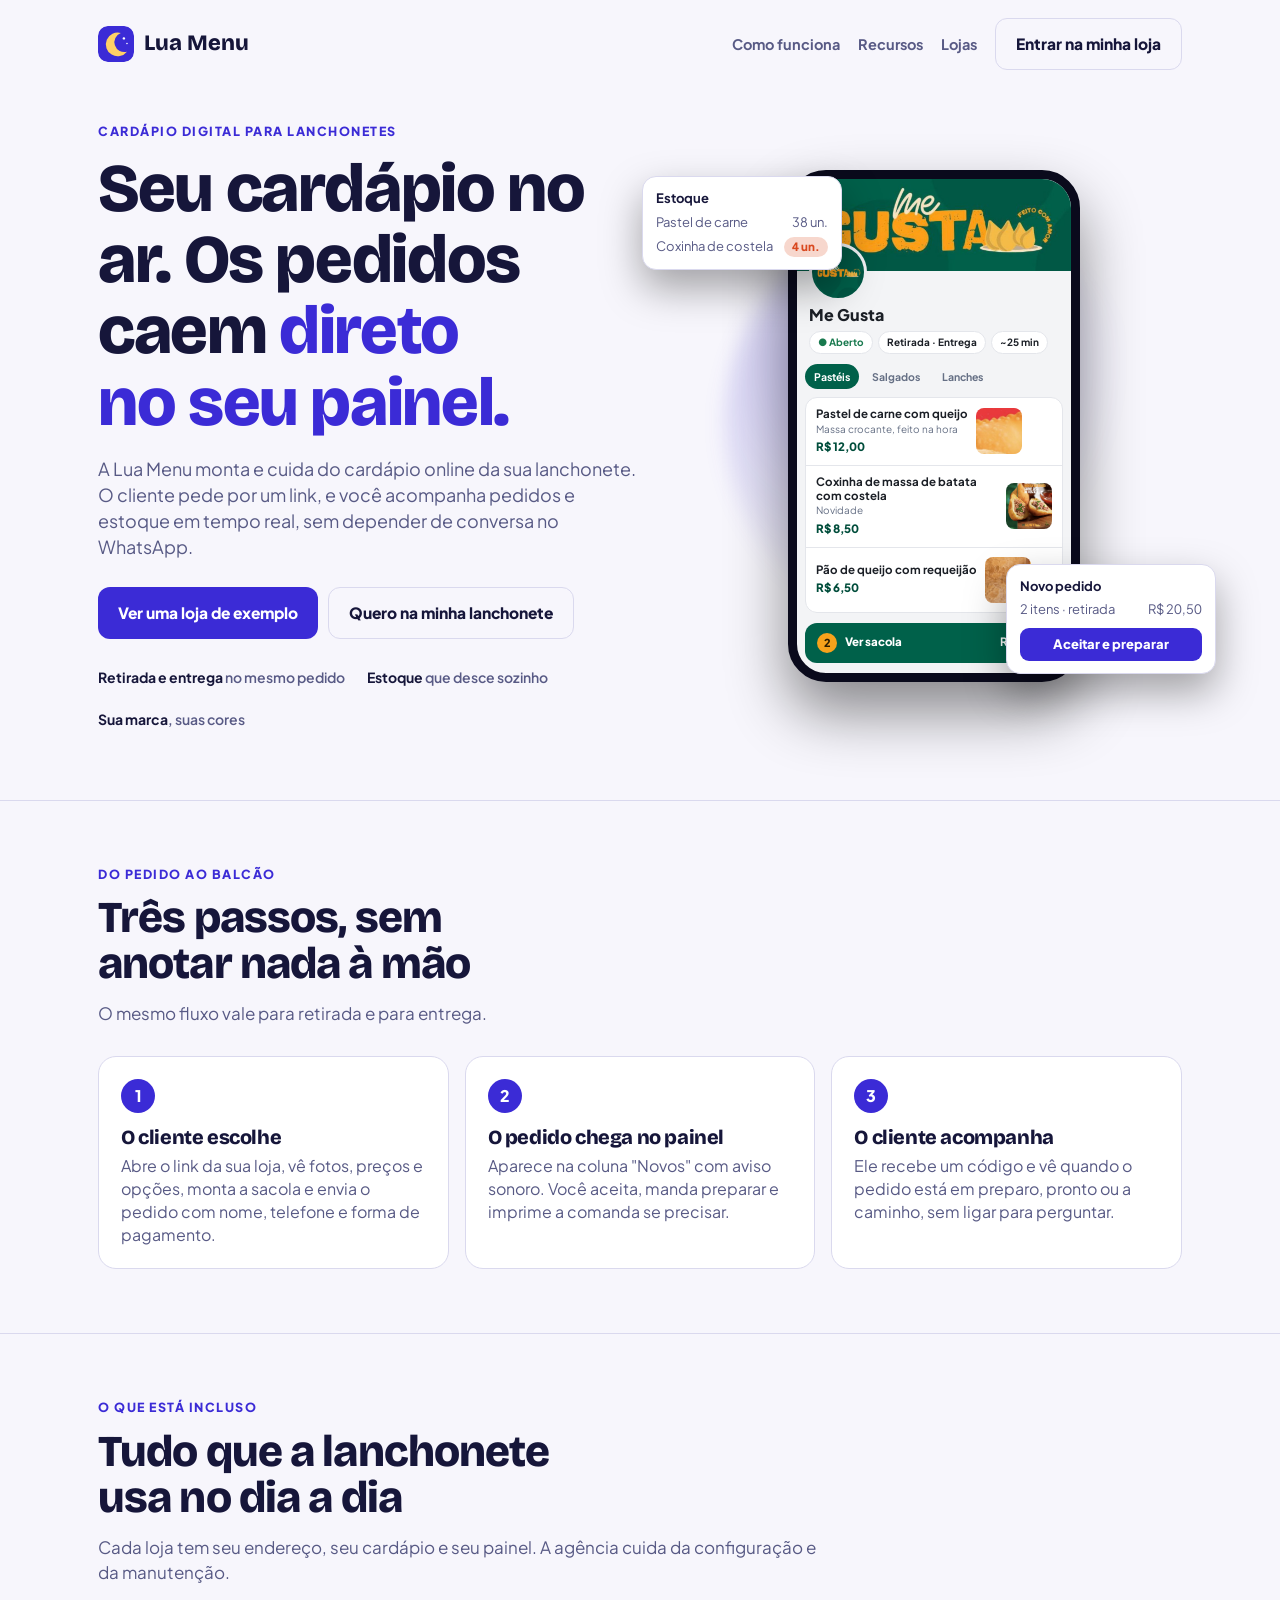
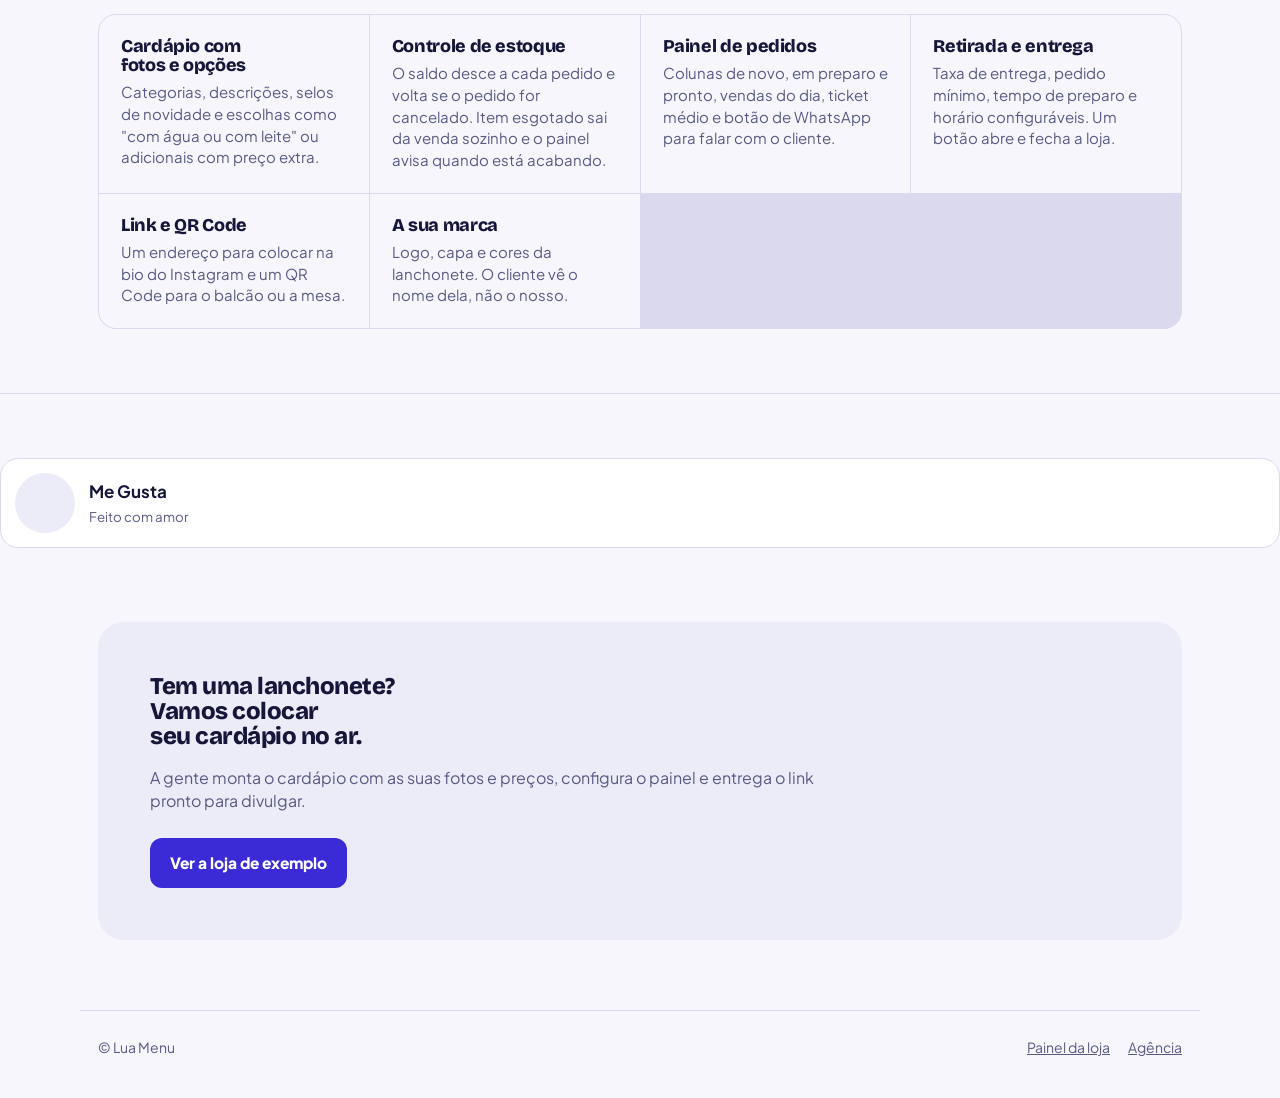
==== site/index.html @ ee8ab8ec "Separa a página institucional (site/) e abre direto o cardápio, com faixa Lua Menu no topo Co-Author" ====
<!doctype html>
<html lang="pt-BR">
<head>
  <meta charset="utf-8">
  <meta name="viewport" content="width=device-width, initial-scale=1, viewport-fit=cover">
  <title>Lua Menu</title>
  <meta name="description" content="Cardápio digital e pedidos online para lanchonetes, com painel de pedidos e controle de estoque.">
  <link rel="icon" href="../assets/luamenu-mark.svg">
  <link rel="preconnect" href="https://fonts.googleapis.com">
  <link rel="preconnect" href="https://fonts.gstatic.com" crossorigin>
  <link href="https://fonts.googleapis.com/css2?family=Bricolage+Grotesque:opsz,wght@12..96,700;12..96,800&family=Plus+Jakarta+Sans:wght@400;500;600;700;800&display=swap" rel="stylesheet">
  <link rel="stylesheet" href="../css/base.css">
  <link rel="stylesheet" href="../css/landing.css">
</head>
<body>
  <div class="wrap">
    <nav class="nav" aria-label="Principal">
      <a class="nav__brand" href="index.html"><img src="../assets/luamenu-mark.svg" alt="">Lua Menu</a>
      <a class="l" href="#como">Como funciona</a>
      <a class="l" href="#recursos">Recursos</a>
      <a class="l" href="#lojas">Lojas</a>
      <a class="btn-l btn-l--ghost" href="../painel.html">Entrar na minha loja</a>
    </nav>

    <header class="hero">
      <div>
        <p class="eyebrow">Cardápio digital para lanchonetes</p>
        <h1>Seu cardápio no ar. Os pedidos caem <em>direto no seu painel.</em></h1>
        <p class="lead">A Lua Menu monta e cuida do cardápio online da sua lanchonete. O cliente pede por um link, e você acompanha pedidos e estoque em tempo real, sem depender de conversa no WhatsApp.</p>
        <div class="cta">
          <a class="btn-l" id="ctaDemo" href="../loja.html?l=me-gusta">Ver uma loja de exemplo</a>
          <a class="btn-l btn-l--ghost" id="ctaWa" href="#contato">Quero na minha lanchonete</a>
        </div>
        <div class="proof"><span><b>Retirada e entrega</b> no mesmo pedido</span><span><b>Estoque</b> que desce sozinho</span><span><b>Sua marca</b>, suas cores</span></div>
      </div>

      <div class="stage" aria-hidden="true">
        <div class="phone">
          <div class="cov"></div><div class="av"></div>
          <h3>Me Gusta</h3>
          <div class="bd"><span class="o">● Aberto</span><span>Retirada · Entrega</span><span>~25 min</span></div>
          <div class="tabs2"><span class="on">Pastéis</span><span>Salgados</span><span>Lanches</span></div>
          <div class="lst">
            <div class="r"><div><b>Pastel de carne com queijo</b><small>Massa crocante, feito na hora</small><div class="p">R$ 12,00</div></div><div class="im" style="background-image:url(../assets/lojas/me-gusta/pastel.jpg)"></div></div>
            <div class="r"><div><b>Coxinha de massa de batata com costela</b><small>Novidade</small><div class="p">R$ 8,50</div></div><div class="im" style="background-image:url(../assets/lojas/me-gusta/coxinha.jpg)"></div></div>
            <div class="r"><div><b>Pão de queijo com requeijão</b><div class="p">R$ 6,50</div></div><div class="im" style="background-image:url(../assets/lojas/me-gusta/paodequeijo.jpg)"></div></div>
          </div>
          <div class="bar3"><i>2</i>Ver sacola<strong>R$ 20,50</strong></div>
        </div>
        <div class="float float--2"><b>Estoque</b><div class="row2"><span>Pastel de carne</span><span>38 un.</span></div><div class="row2"><span>Coxinha de costela</span><span class="lowp">4 un.</span></div></div>
        <div class="float"><b>Novo pedido</b><div class="row2"><span>2 itens · retirada</span><span>R$ 20,50</span></div><div class="acc">Aceitar e preparar</div></div>
      </div>
    </header>
  </div>

  <section class="sec" id="como"><div class="wrap">
    <p class="eyebrow">Do pedido ao balcão</p>
    <h2>Três passos, sem anotar nada à mão</h2>
    <p class="sub">O mesmo fluxo vale para retirada e para entrega.</p>
    <ol class="flow">
      <li><h3>O cliente escolhe</h3><p>Abre o link da sua loja, vê fotos, preços e opções, monta a sacola e envia o pedido com nome, telefone e forma de pagamento.</p></li>
      <li><h3>O pedido chega no painel</h3><p>Aparece na coluna "Novos" com aviso sonoro. Você aceita, manda preparar e imprime a comanda se precisar.</p></li>
      <li><h3>O cliente acompanha</h3><p>Ele recebe um código e vê quando o pedido está em preparo, pronto ou a caminho, sem ligar para perguntar.</p></li>
    </ol>
  </div></section>

  <section class="sec" id="recursos"><div class="wrap">
    <p class="eyebrow">O que está incluso</p>
    <h2>Tudo que a lanchonete usa no dia a dia</h2>
    <p class="sub">Cada loja tem seu endereço, seu cardápio e seu painel. A agência cuida da configuração e da manutenção.</p>
    <div class="feat">
      <div><h3>Cardápio com fotos e opções</h3><p>Categorias, descrições, selos de novidade e escolhas como "com água ou com leite" ou adicionais com preço extra.</p></div>
      <div><h3>Controle de estoque</h3><p>O saldo desce a cada pedido e volta se o pedido for cancelado. Item esgotado sai da venda sozinho e o painel avisa quando está acabando.</p></div>
      <div><h3>Painel de pedidos</h3><p>Colunas de novo, em preparo e pronto, vendas do dia, ticket médio e botão de WhatsApp para falar com o cliente.</p></div>
      <div><h3>Retirada e entrega</h3><p>Taxa de entrega, pedido mínimo, tempo de preparo e horário configuráveis. Um botão abre e fecha a loja.</p></div>
      <div><h3>Link e QR Code</h3><p>Um endereço para colocar na bio do Instagram e um QR Code para o balcão ou a mesa.</p></div>
      <div><h3>A sua marca</h3><p>Logo, capa e cores da lanchonete. O cliente vê o nome dela, não o nosso.</p></div>
    </div>
  </div></section>

  <section class="sec" id="lojas"><div class="wrap">
    <p class="eyebrow">Lojas no Lua Menu</p>
    <h2>Lanchonetes que já pedem por aqui</h2>
    <div id="lojas" class="lojas"></div>
  </div></section>

  <section id="contato"><div class="wrap"><div class="end">
    <h2>Tem uma lanchonete? Vamos colocar seu cardápio no ar.</h2>
    <p>A gente monta o cardápio com as suas fotos e preços, configura o painel e entrega o link pronto para divulgar.</p>
    <div class="cta"><a class="btn-l" id="waBtn" href="../loja.html?l=me-gusta">Ver a loja de exemplo</a></div>
  </div></div></section>

  <footer class="wrap foot"><span>© Lua Menu</span><a href="../painel.html">Painel da loja</a><a href="../agencia.html">Agência</a></footer>

  <script src="../js/config.js"></script>
  <script src="../js/seed.js"></script>
  <script src="../js/util.js"></script>
  <script src="../js/store.js"></script>
  <script>
    (async function () {
      var cfg = window.LM_CONFIG;
      if (cfg.demoSlug) document.getElementById("ctaDemo").href = "../loja.html?l=" + cfg.demoSlug;
      var wa = String(cfg.agency.whatsapp || "").replace(/\D/g, "");
      if (wa) {
        var link = "https://wa.me/" + wa + "?text=" + encodeURIComponent("Olá! Tenho uma lanchonete e quero saber mais sobre o Lua Menu.");
        document.getElementById("ctaWa").href = link;
        var b = document.getElementById("waBtn"); b.href = link; b.textContent = "Chamar a Lua no WhatsApp";
      }
      try {
        await Store.init();
        var list = await Store.listPublicTenants(), box = document.getElementById("lojas");
        var esc = window.LM.fmt.esc;
        box.innerHTML = list.map(function (t) {
          return '<a class="loja" href="../loja.html?l=' + esc(t.slug) + '"><div class="a" style="background-image:url(\'' + esc(t.logo) + '\')"></div><div><b>' + esc(t.name) + '</b><small>' + esc(t.tagline || "Ver cardápio") + '</small></div></a>';
        }).join("") || '<p class="sub">Em breve.</p>';
      } catch (e) { document.getElementById("lojas").innerHTML = ""; }
    })();
  </script>
</body>
</html>
---- css/base.css ----
/* Base compartilhada pelas telas da loja e dos painéis */
*{box-sizing:border-box}
html{-webkit-text-size-adjust:100%}
body{margin:0;font-family:'Plus Jakarta Sans',system-ui,-apple-system,'Segoe UI',Roboto,sans-serif;font-size:16px;line-height:1.45;-webkit-font-smoothing:antialiased}
img{max-width:100%;display:block}
button,input,select,textarea{font:inherit;color:inherit}
button{cursor:pointer}
a{color:inherit}
[hidden]{display:none!important}
:focus-visible{outline:3px solid var(--focus,#5b8cff);outline-offset:2px}
h1,h2,h3{text-wrap:balance}

.btn{display:inline-flex;align-items:center;justify-content:center;gap:8px;border:0;border-radius:12px;padding:13px 18px;font-weight:700;font-size:15px;text-decoration:none;min-height:46px;background:var(--btn-bg);color:var(--btn-fg)}
.btn--block{display:flex;width:100%}
.btn--ghost{background:transparent;color:var(--fg);border:1.5px solid var(--line)}
.btn--soft{background:var(--soft);color:var(--fg)}
.btn--danger{background:transparent;color:var(--bad);border:1.5px solid var(--bad)}
.btn--sm{padding:8px 12px;min-height:36px;font-size:13.5px;border-radius:10px}
.btn:disabled{opacity:.5;cursor:not-allowed}

.field{margin:12px 0}
.field label,.lbl{display:block;font-weight:700;font-size:13.5px;margin-bottom:5px}
.field input,.field select,.field textarea,.inp{width:100%;padding:12px;border-radius:12px;border:1.5px solid var(--line);background:var(--card);color:var(--fg)}
.field input.bad,.field select.bad{border-color:var(--bad)}
.field input[type=color]{padding:3px;height:46px}
.err{color:var(--bad);font-size:13px;font-weight:700;margin-top:4px}
.hint{font-size:13px;color:var(--muted)}
.alert{background:var(--bad-bg);color:var(--bad);border-radius:12px;padding:10px 12px;font-weight:700;margin:10px 0}
.note{background:var(--soft);border-radius:12px;padding:10px 12px;font-size:14px}

.toast{position:fixed;left:50%;bottom:calc(88px + env(safe-area-inset-bottom,0px));transform:translateX(-50%);background:var(--toast-bg);color:var(--toast-fg);padding:11px 18px;border-radius:12px;z-index:200;font-weight:700;max-width:90vw;box-shadow:0 8px 24px rgba(0,0,0,.3)}
.toast[data-kind=bad]{background:var(--bad);color:#fff}

.step{flex:none;display:inline-flex;align-items:center;background:var(--soft);border-radius:12px;overflow:hidden}
.step button{border:0;background:transparent;font-size:20px;width:40px;height:42px;font-weight:700;color:var(--fg)}
.step button:disabled{opacity:.35}
.step span{min-width:26px;text-align:center;font-weight:800;font-variant-numeric:tabular-nums}

.sheet-back{position:fixed;inset:0;background:rgba(8,10,20,.55);z-index:80}
.sheet{position:fixed;z-index:90;background:var(--bg);color:var(--fg);display:flex;flex-direction:column;left:0;right:0;bottom:0;max-height:92vh;border-radius:22px 22px 0 0;box-shadow:0 -10px 40px rgba(0,0,0,.25);padding-bottom:env(safe-area-inset-bottom,0px)}
@media(min-width:760px){.sheet{left:50%;right:auto;top:50%;bottom:auto;transform:translate(-50%,-50%);width:480px;max-height:90vh;border-radius:22px}}
.sheet__head{display:flex;align-items:center;justify-content:space-between;gap:12px;padding:16px 18px 8px}
.sheet__head h2{margin:0;font-size:20px;font-weight:800}
.sheet__body{overflow:auto;padding:8px 18px 22px}
.icon-btn{border:0;background:var(--soft);border-radius:50%;width:38px;height:38px;font-size:22px;line-height:1;flex:none;color:var(--fg)}
.sum{background:var(--card);border:1px solid var(--line);border-radius:14px;padding:12px 14px;margin:12px 0}
.sum div{display:flex;justify-content:space-between;gap:12px;padding:3px 0}
.sum .total{font-weight:800;font-size:18px;border-top:1px dashed var(--line);margin-top:6px;padding-top:9px}
.tabular{font-variant-numeric:tabular-nums}
@media (prefers-reduced-motion:reduce){*{animation:none!important;transition:none!important}}
---- css/landing.css ----
/* Lua Menu: página institucional. Dark-first (céu noturno), com versão clara. */
:root{
  --bg:#0e0e2b; --bg2:#15153b; --fg:#f2efe4; --muted:#a9a8c9; --line:#2a2a5a; --card:#171744;
  --moon:#ffd166; --moon-fg:#2a1d00; --coral:#ff7a59; --ok:#5bd69a; --bad:#ff8577;
  --btn-bg:var(--moon); --btn-fg:var(--moon-fg); --focus:#8fb0ff;
  --display:'Bricolage Grotesque','Plus Jakarta Sans',system-ui,sans-serif; --body:'Plus Jakarta Sans',system-ui,-apple-system,'Segoe UI',sans-serif;
  color-scheme:dark;
}
@media (prefers-color-scheme:light){:root:not([data-theme="dark"]){
  --bg:#f7f6fc; --bg2:#ecebf8; --fg:#16163a; --muted:#585a85; --line:#dad9ee; --card:#ffffff;
  --moon:#3b2bd6; --moon-fg:#ffffff; --coral:#d9481f; --ok:#16774a; --bad:#c42b1c; --btn-bg:#3b2bd6; --btn-fg:#fff; --focus:#3b2bd6; color-scheme:light}}
:root[data-theme="light"]{
  --bg:#f7f6fc; --bg2:#ecebf8; --fg:#16163a; --muted:#585a85; --line:#dad9ee; --card:#ffffff;
  --moon:#3b2bd6; --moon-fg:#ffffff; --coral:#d9481f; --ok:#16774a; --bad:#c42b1c; --btn-bg:#3b2bd6; --btn-fg:#fff; --focus:#3b2bd6; color-scheme:light}

body{background:var(--bg);color:var(--fg);font-family:var(--body)}
.wrap{max-width:1120px;margin:0 auto;padding-inline:max(18px,env(safe-area-inset-left,0px)) max(18px,env(safe-area-inset-right,0px))}
h1,h2,h3{font-family:var(--display);font-weight:800;letter-spacing:-.02em;line-height:1.05}
.eyebrow{font-size:12.5px;font-weight:800;letter-spacing:.12em;text-transform:uppercase;color:var(--moon);margin:0 0 12px}

/* Navegação */
.nav{display:flex;align-items:center;gap:18px;padding-block:18px;flex-wrap:wrap}
.nav__brand{display:flex;align-items:center;gap:10px;font-family:var(--display);font-weight:800;font-size:22px;text-decoration:none;margin-right:auto}
.nav__brand img{width:36px;height:36px;border-radius:10px}
.nav a.l{color:var(--muted);text-decoration:none;font-weight:700;font-size:14.5px}
.nav a.l:hover{color:var(--fg)}
@media(max-width:700px){.nav a.l{display:none}}

/* Hero */
.hero{display:grid;grid-template-columns:1.05fr .95fr;gap:40px;align-items:center;padding-block:34px 70px}
@media(max-width:900px){.hero{grid-template-columns:1fr;padding-bottom:40px}}
.hero h1{font-size:clamp(38px,6.4vw,68px);margin:0}
.hero h1 em{font-style:normal;color:var(--moon)}
.hero p.lead{font-size:18px;color:var(--muted);max-width:52ch;margin:18px 0 0}
.cta{display:flex;gap:10px;flex-wrap:wrap;margin-top:26px}
.btn-l{display:inline-flex;align-items:center;justify-content:center;border-radius:12px;padding:14px 20px;font-weight:800;text-decoration:none;font-size:15.5px;background:var(--btn-bg);color:var(--btn-fg);min-height:48px;border:0}
.btn-l--ghost{background:transparent;color:var(--fg);border:1.5px solid var(--line)}
.btn-l--ghost:hover{border-color:var(--moon)}
.proof{display:flex;gap:22px;flex-wrap:wrap;margin-top:28px;color:var(--muted);font-size:14px;font-weight:600}
.proof b{color:var(--fg)}

/* Maquete do celular com a loja real */
.stage{position:relative;display:grid;place-items:center;min-height:540px}
.stage::before{content:"";position:absolute;width:420px;height:420px;border-radius:50%;background:radial-gradient(circle at 35% 35%,color-mix(in srgb,var(--moon) 30%,transparent),transparent 65%);filter:blur(10px)}
.phone{position:relative;width:292px;border-radius:38px;border:9px solid #0a0a1c;background:#f3f4f6;color:#1b1f26;overflow:hidden;box-shadow:0 30px 60px rgba(0,0,0,.45);font-family:'Plus Jakarta Sans',system-ui,sans-serif}
.phone .cov{height:92px;background:#00614a url(../assets/lojas/me-gusta/cover.jpg) center/cover}
.phone .av{width:58px;height:58px;border-radius:50%;border:3px solid #f3f4f6;background:#00614a url(../assets/lojas/me-gusta/avatar.jpg) center/cover;margin:-28px 0 0 12px;position:relative}
.phone h3{font-family:'Plus Jakarta Sans',system-ui,sans-serif;font-size:16px;letter-spacing:0;margin:6px 12px 0}
.phone .bd{display:flex;gap:5px;margin:7px 12px 0;flex-wrap:wrap}
.phone .bd span{font-size:10px;font-weight:700;background:#fff;border:1px solid #e4e6eb;border-radius:99px;padding:3px 8px}
.phone .bd .o{color:#18794e}
.phone .tabs2{display:flex;gap:4px;margin:10px 8px 0;font-size:10.5px;font-weight:700;color:#667085}
.phone .tabs2 span{padding:5px 9px;border-radius:99px}
.phone .tabs2 .on{background:#00614a;color:#fff}
.phone .lst{background:#fff;border:1px solid #e4e6eb;border-radius:12px;margin:8px 8px 0;overflow:hidden}
.phone .r{display:flex;gap:8px;align-items:center;padding:9px 10px;border-top:1px solid #e4e6eb}
.phone .r:first-child{border-top:0}
.phone .r b{display:block;font-size:11.5px;line-height:1.2}
.phone .r small{display:block;font-size:10px;color:#667085;margin-top:1px}
.phone .r .p{font-weight:800;font-size:11.5px;color:#004d3b;margin-top:3px}
.phone .r .im{flex:none;width:46px;height:46px;border-radius:8px;background:#eceef2 center/cover}
.phone .bar3{margin:10px 8px 10px;background:#00614a;color:#fff;border-radius:12px;padding:10px 12px;display:flex;align-items:center;gap:8px;font-size:11.5px;font-weight:800}
.phone .bar3 i{font-style:normal;background:#f7a21b;color:#2b1c00;border-radius:99px;min-width:20px;height:20px;display:grid;place-items:center;font-size:11px}
.phone .bar3 strong{margin-left:auto}
.float{position:absolute;right:-34px;bottom:22px;width:210px;background:var(--card);border:1px solid var(--line);border-radius:14px;padding:12px 13px;box-shadow:0 18px 40px rgba(0,0,0,.35);font-size:13px}
.float b{display:block}
.float .row2{display:flex;justify-content:space-between;gap:8px;margin-top:5px;color:var(--muted);font-variant-numeric:tabular-nums}
.float .acc{margin-top:9px;background:var(--btn-bg);color:var(--btn-fg);border-radius:9px;text-align:center;font-weight:800;padding:7px}
.float--2{top:20px;bottom:auto;left:-44px;right:auto;width:200px}
.float .lowp{display:inline-block;background:color-mix(in srgb,var(--coral) 22%,transparent);color:var(--coral);border-radius:99px;padding:2px 8px;font-size:11.5px;font-weight:800;white-space:nowrap}
@media(max-width:560px){.float{display:none}.stage{min-height:0;padding-block:16px}}

/* Seções */
.sec{padding-block:64px;border-top:1px solid var(--line)}
.sec h2{font-size:clamp(28px,4.4vw,44px);margin:0 0 14px;max-width:20ch}
.sec .sub{color:var(--muted);max-width:60ch;margin:0 0 30px;font-size:17px}
.flow{display:grid;grid-template-columns:repeat(3,minmax(0,1fr));gap:16px;counter-reset:s}
@media(max-width:800px){.flow{grid-template-columns:1fr}}
.flow li{list-style:none;background:var(--card);border:1px solid var(--line);border-radius:18px;padding:22px;counter-increment:s;min-width:0}
.flow li::before{content:counter(s);display:grid;place-items:center;width:34px;height:34px;border-radius:50%;background:var(--moon);color:var(--moon-fg);font-weight:800;margin-bottom:14px}
.flow h3{font-size:20px;margin:0 0 6px}
.flow p{margin:0;color:var(--muted)}
.flow{padding:0;margin:0}
.feat{display:grid;grid-template-columns:repeat(auto-fit,minmax(250px,1fr));gap:0;border:1px solid var(--line);border-radius:18px;overflow:hidden;background:var(--line);gap:1px}
.feat>div{background:var(--bg);padding:22px}
.feat h3{font-size:18px;margin:0 0 6px}
.feat p{margin:0;color:var(--muted);font-size:15px}
.lojas{display:grid;grid-template-columns:repeat(auto-fill,minmax(260px,1fr));gap:14px}
.loja{display:flex;gap:14px;align-items:center;background:var(--card);border:1px solid var(--line);border-radius:18px;padding:14px;text-decoration:none;min-width:0}
.loja:hover{border-color:var(--moon)}
.loja .a{width:60px;height:60px;border-radius:50%;background:var(--bg2) center/cover;flex:none}
.loja b{display:block;font-size:17px}
.loja small{color:var(--muted)}
.end{background:var(--bg2);border-radius:26px;padding:clamp(26px,5vw,52px);margin-block:10px 70px}
.end h2{margin:0 0 10px;max-width:18ch}
.end p{color:var(--muted);max-width:56ch}
.foot{border-top:1px solid var(--line);padding-block:26px 40px;display:flex;gap:18px;flex-wrap:wrap;color:var(--muted);font-size:14px}
.foot a{color:var(--muted)}
.foot span{margin-right:auto}
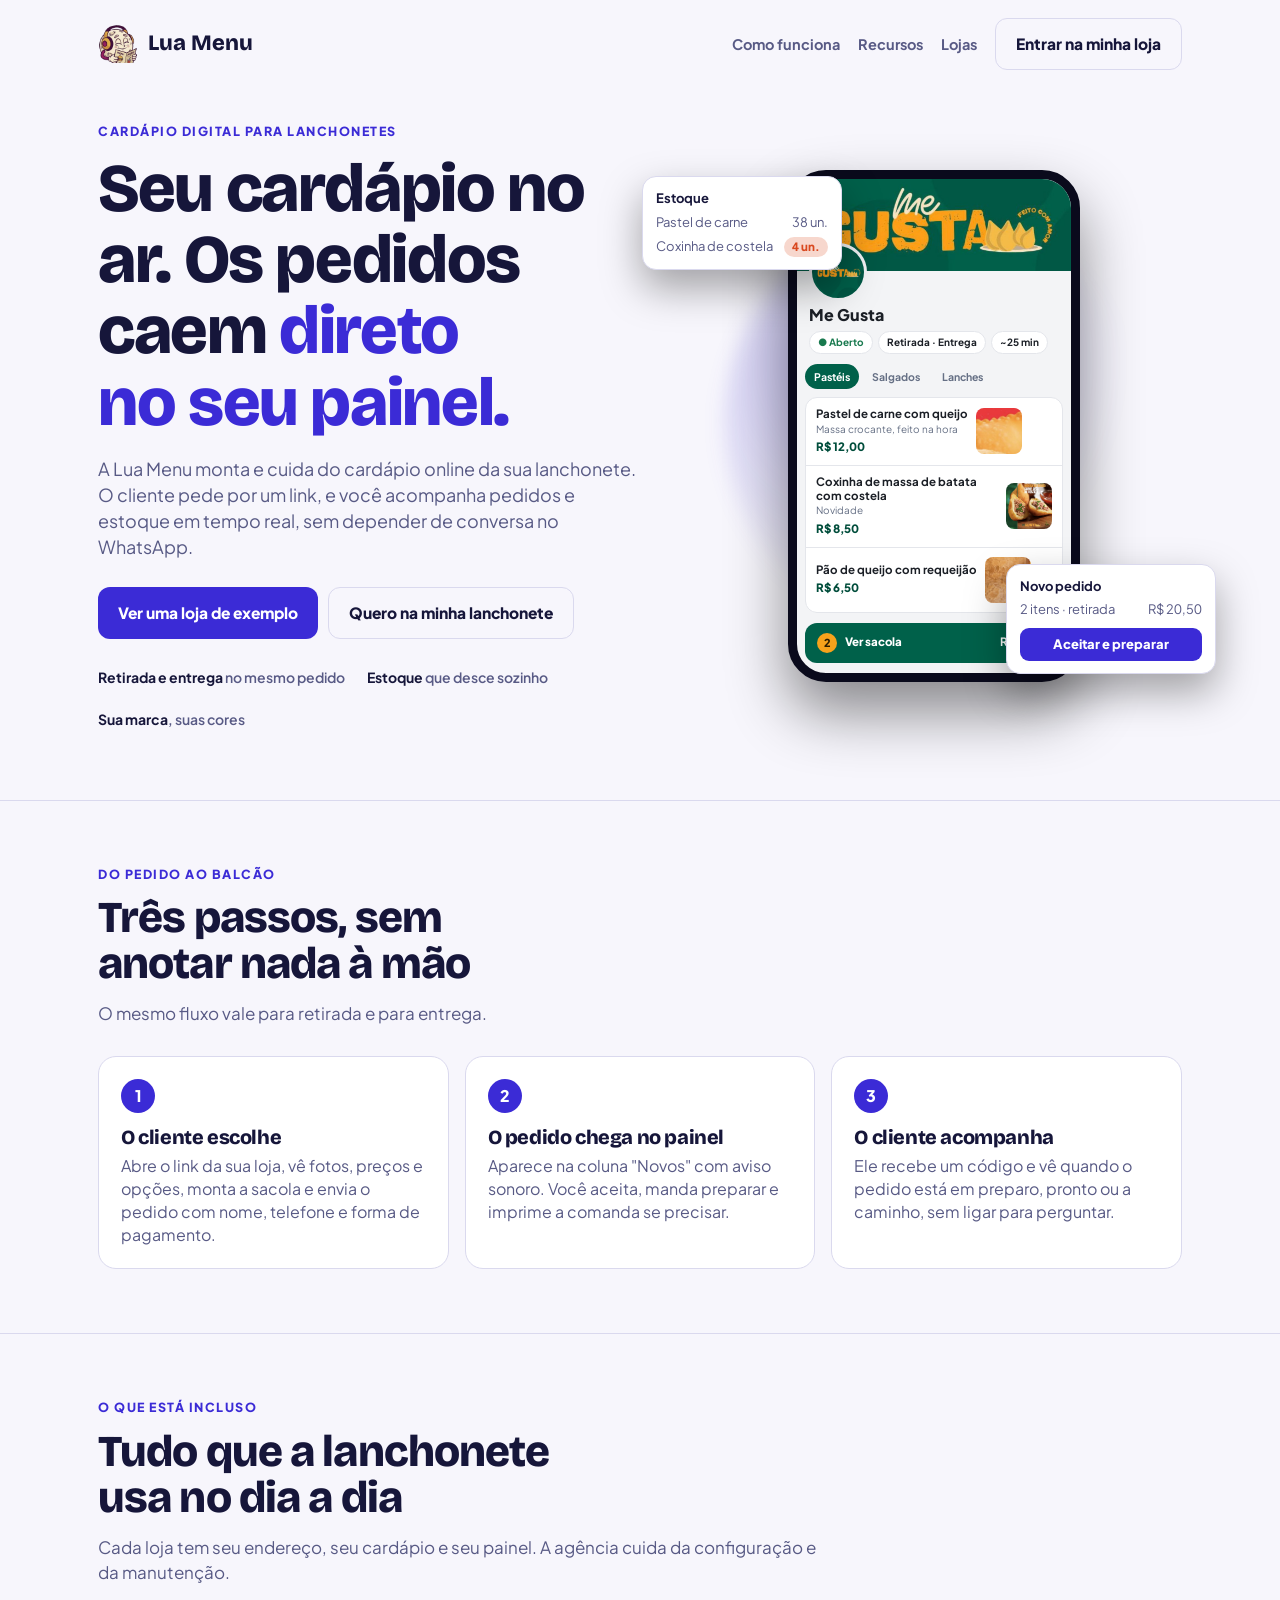
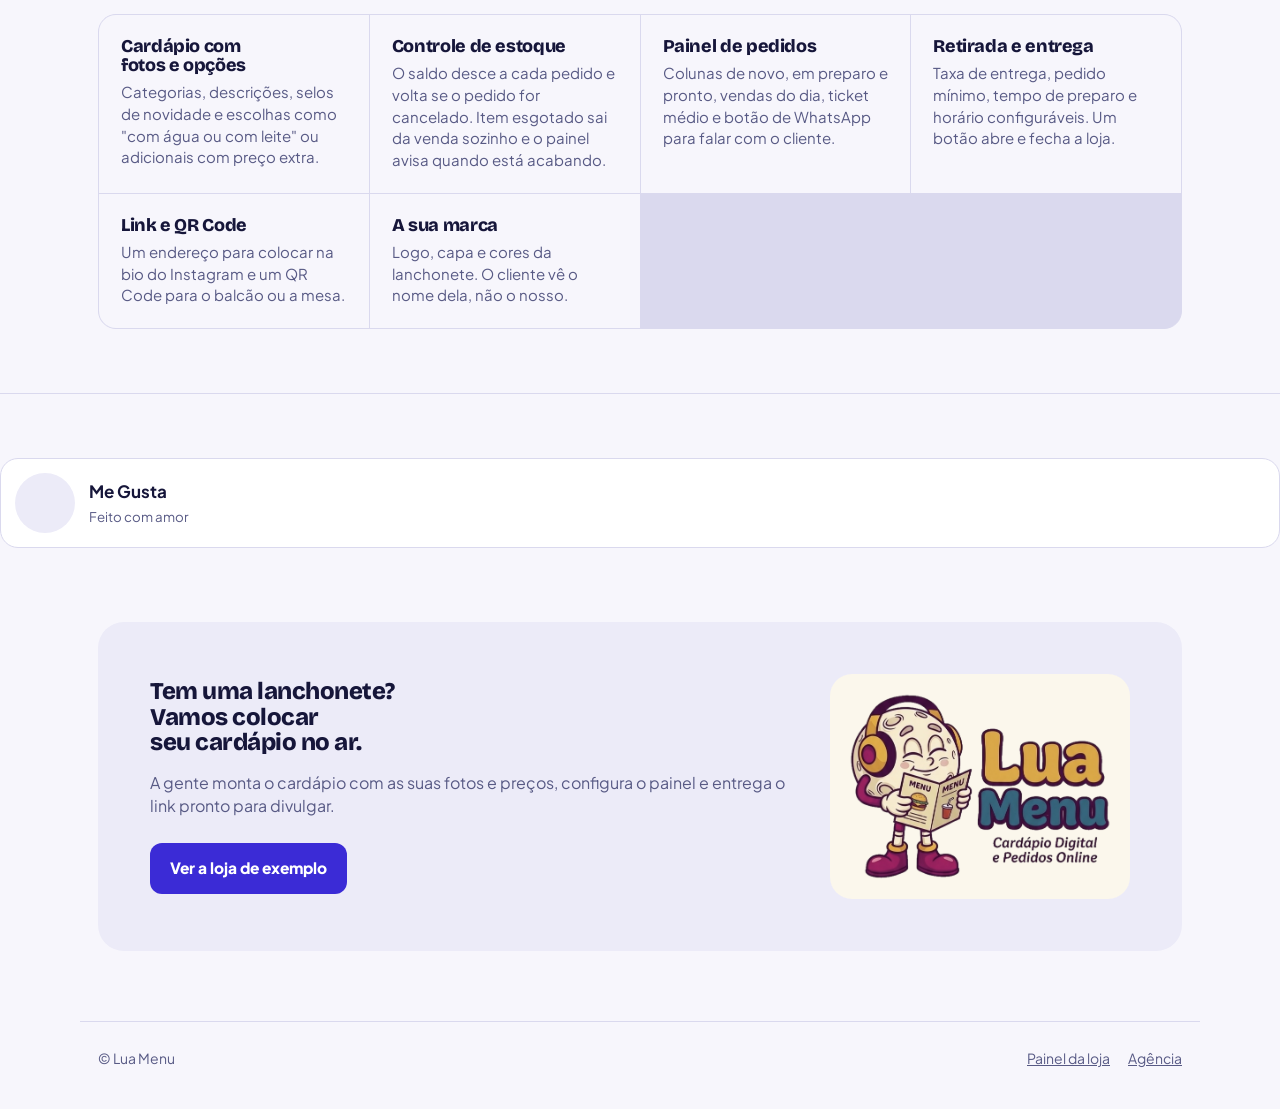
==== commit 94b9beb6: "Aplica a logo do Lua Menu (mascote) na faixa do cardápio, painéis e página institucional Co-Authored" ====
--- a/site/index.html
+++ b/site/index.html
@@ -5,7 +5,7 @@
   <meta name="viewport" content="width=device-width, initial-scale=1, viewport-fit=cover">
   <title>Lua Menu</title>
   <meta name="description" content="Cardápio digital e pedidos online para lanchonetes, com painel de pedidos e controle de estoque.">
-  <link rel="icon" href="../assets/luamenu-mark.svg">
+  <link rel="icon" type="image/png" href="../assets/luamenu-icone.png">
   <link rel="preconnect" href="https://fonts.googleapis.com">
   <link rel="preconnect" href="https://fonts.gstatic.com" crossorigin>
   <link href="https://fonts.googleapis.com/css2?family=Bricolage+Grotesque:opsz,wght@12..96,700;12..96,800&family=Plus+Jakarta+Sans:wght@400;500;600;700;800&display=swap" rel="stylesheet">
@@ -15,7 +15,7 @@
 <body>
   <div class="wrap">
     <nav class="nav" aria-label="Principal">
-      <a class="nav__brand" href="index.html"><img src="../assets/luamenu-mark.svg" alt="">Lua Menu</a>
+      <a class="nav__brand" href="index.html"><img src="../assets/luamenu-icone.png" alt="">Lua Menu</a>
       <a class="l" href="#como">Como funciona</a>
       <a class="l" href="#recursos">Recursos</a>
       <a class="l" href="#lojas">Lojas</a>
@@ -85,9 +85,12 @@
   </div></section>
 
   <section id="contato"><div class="wrap"><div class="end">
-    <h2>Tem uma lanchonete? Vamos colocar seu cardápio no ar.</h2>
-    <p>A gente monta o cardápio com as suas fotos e preços, configura o painel e entrega o link pronto para divulgar.</p>
-    <div class="cta"><a class="btn-l" id="waBtn" href="../loja.html?l=me-gusta">Ver a loja de exemplo</a></div>
+    <div>
+      <h2>Tem uma lanchonete? Vamos colocar seu cardápio no ar.</h2>
+      <p>A gente monta o cardápio com as suas fotos e preços, configura o painel e entrega o link pronto para divulgar.</p>
+      <div class="cta"><a class="btn-l" id="waBtn" href="../loja.html?l=me-gusta">Ver a loja de exemplo</a></div>
+    </div>
+    <img class="end__logo" src="../assets/luamenu-logo.png" alt="Lua Menu: cardápio digital e pedidos online" width="300" height="215">
   </div></div></section>
 
   <footer class="wrap foot"><span>© Lua Menu</span><a href="../painel.html">Painel da loja</a><a href="../agencia.html">Agência</a></footer>
--- a/css/landing.css
+++ b/css/landing.css
@@ -97,3 +97,8 @@
 .foot{border-top:1px solid var(--line);padding-block:26px 40px;display:flex;gap:18px;flex-wrap:wrap;color:var(--muted);font-size:14px}
 .foot a{color:var(--muted)}
 .foot span{margin-right:auto}
+
+.end{display:flex;gap:28px;align-items:center;flex-wrap:wrap}
+.end>div{flex:1 1 300px;min-width:0}
+.end__logo{flex:0 1 300px;width:300px;max-width:100%;height:auto;background:#fbf7ec;border-radius:22px;padding:18px}
+.nav__brand img{width:40px;height:40px;border-radius:0}
